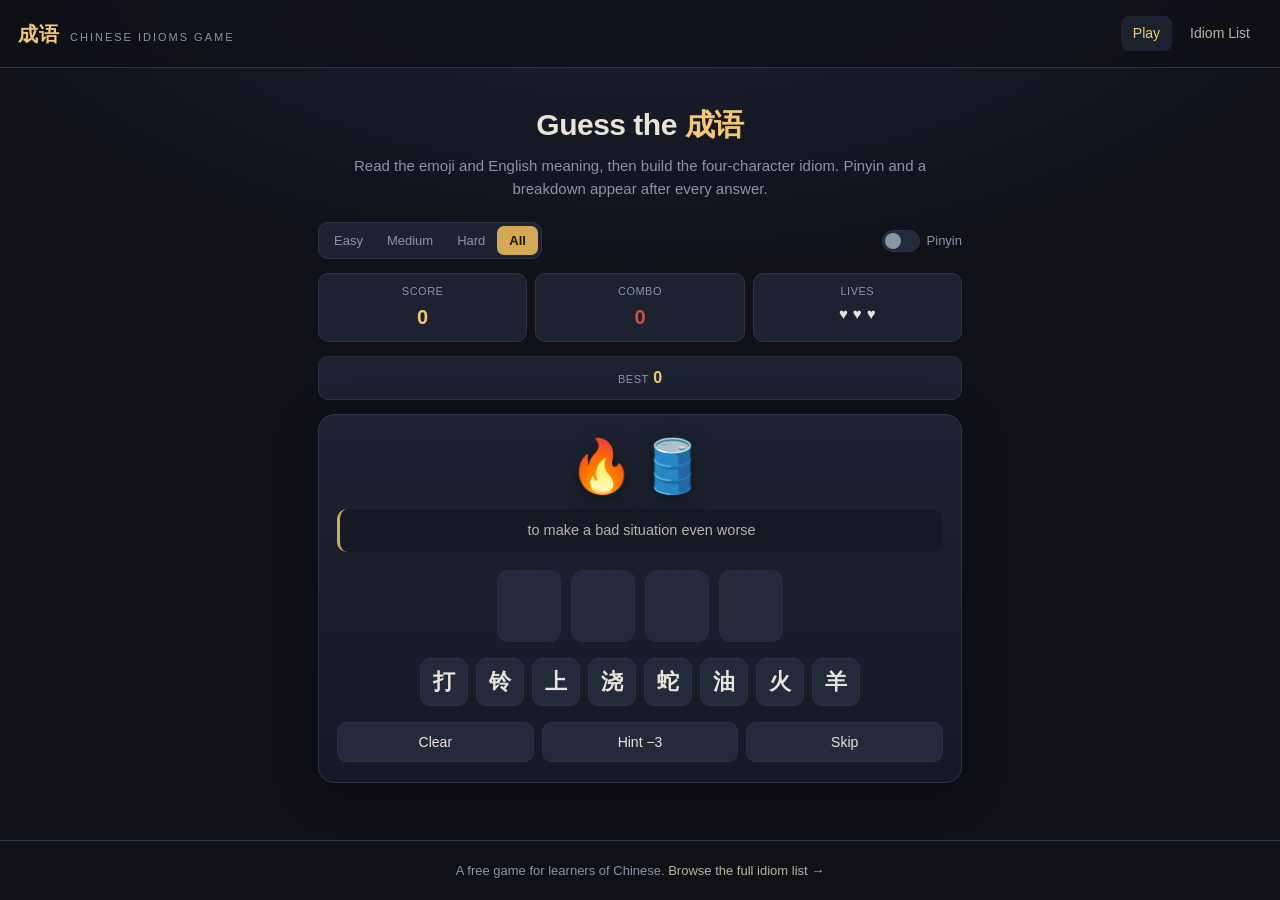
==== index.html @ 4bd8fb96 "Initial commit: Chinese Idioms Game MVP - Learning-oriented idiom game (index.html) for English-spea" ====
<!DOCTYPE html>
<html lang="en">
<head>
  <meta charset="UTF-8">
  <meta name="viewport" content="width=device-width, initial-scale=1.0">
  <title>Chinese Idioms Game — Learn Chéngyǔ by Playing</title>
  <meta name="description" content="Play a free Chinese idioms (chéngyǔ) game. Guess the four-character idiom from emoji clues and English meanings, with pinyin and breakdowns for every answer. Great for intermediate Chinese learners.">
  <meta name="keywords" content="chinese idioms game, chengyu, chéngyǔ, learn chinese idioms, guess the idiom, chinese idiom quiz, pinyin">
  <meta name="author" content="Chinese Idioms Game">
  <meta name="theme-color" content="#0f1117">
  <link rel="canonical" href="https://chineseidioms.app/">

  <!-- Open Graph / social -->
  <meta property="og:type" content="website">
  <meta property="og:title" content="Chinese Idioms Game — Learn Chéngyǔ by Playing">
  <meta property="og:description" content="Guess four-character Chinese idioms from emoji clues. Pinyin, literal meaning, and English explanation for every chéngyǔ.">
  <meta property="og:url" content="https://chineseidioms.app/">
  <meta name="twitter:card" content="summary_large_image">
  <meta name="twitter:title" content="Chinese Idioms Game">
  <meta name="twitter:description" content="Guess four-character Chinese idioms from emoji clues, with pinyin and English meanings.">

  <link rel="manifest" href="manifest.webmanifest">
  <link rel="stylesheet" href="css/style.css">

  <script type="application/ld+json">
  {
    "@context":"https://schema.org",
    "@type":"Game",
    "name":"Chinese Idioms Game",
    "description":"A free browser game to learn Chinese idioms (chéngyǔ) by guessing four-character phrases from emoji clues and English meanings.",
    "genre":["Educational","Puzzle","Language Learning"],
    "applicationCategory":"GameApplication",
    "inLanguage":["en","zh"],
    "offers":{"@type":"Offer","price":"0","priceCurrency":"USD"},
    "url":"https://chineseidioms.app/"
  }
  </script>
</head>
<body>
  <header class="nav">
    <a class="brand" href="/">
      <span class="mark">成语</span>
      <span class="sub">Chinese Idioms Game</span>
    </a>
    <nav class="nav-links">
      <a href="/" class="active">Play</a>
      <a href="/idioms">Idiom List</a>
    </nav>
  </header>

  <main class="main">
    <div class="hero">
      <h1>Guess the <span class="cn">成语</span></h1>
      <p>Read the emoji and English meaning, then build the four-character idiom. Pinyin and a breakdown appear after every answer.</p>
    </div>

    <!-- difficulty + pinyin toggle -->
    <div class="controls">
      <div class="seg" id="diffSeg" role="group" aria-label="Difficulty"></div>
      <label class="toggle" title="Show pinyin under each slot while playing">
        <input type="checkbox" id="pyToggle">
        <span class="track"></span>
        <span>Pinyin</span>
      </label>
    </div>

    <div class="stats">
      <div class="stat"><div class="k">SCORE</div><div class="v" id="score">0</div></div>
      <div class="stat combo"><div class="k">COMBO</div><div class="v" id="combo">0</div></div>
      <div class="stat">
        <div class="k">LIVES</div>
        <div class="lives" id="lives"></div>
      </div>
    </div>
    <div class="stat" style="margin-bottom:14px; display:flex; justify-content:center; align-items:center; gap:18px;">
      <span><span class="k" style="font-size:11px;color:var(--muted);">BEST</span> <strong style="color:var(--gold2);" id="best">0</strong></span>
    </div>

    <div class="card">
      <div class="hint">
        <div class="emoji" id="emoji">🎯</div>
        <div class="meaning" id="meaning">Loading…</div>
      </div>

      <div class="slots" id="slots"></div>
      <div id="breakdown" style="display:none;"></div>

      <div class="pool" id="pool"></div>

      <div class="actions">
        <button class="btn" id="btnClear">Clear</button>
        <button class="btn" id="btnHint">Hint −3</button>
        <button class="btn" id="btnSkip">Skip</button>
        <button class="btn primary" id="btnNext" style="display:none;">Next →</button>
      </div>
    </div>
  </main>

  <div class="toast" id="toast"></div>

  <div class="overlay" id="endOverlay">
    <div class="modal">
      <h2>Game Over</h2>
      <p>You ran out of lives.</p>
      <div class="big" id="endScore">0</div>
      <p id="endBest"></p>
      <div class="row">
        <button class="btn primary" id="btnRestart" style="flex:2">Play again</button>
      </div>
    </div>
  </div>

  <footer>
    <p>A free game for learners of Chinese. <a href="/idioms">Browse the full idiom list →</a></p>
  </footer>

  <script src="js/idioms.js"></script>
  <script src="js/game.js"></script>
</body>
</html>
---- css/style.css ----
:root{
  --bg:#0f1117; --bg2:#161a24; --panel:#1c2230; --panel2:#232a3b;
  --ink:#e8e4d8; --ink-dim:#b8b3a3; --muted:#8b93a7; --line:#2c3346;
  --gold:#d4a955; --gold2:#f0c876; --red:#c8553d; --green:#5fb878;
  --maxw:680px;
}
*{box-sizing:border-box; margin:0; padding:0; -webkit-tap-highlight-color:transparent;}
html{ scroll-behavior:smooth; }
html,body{height:100%;}
body{
  font-family:-apple-system,BlinkMacSystemFont,"Segoe UI","PingFang SC","Microsoft YaHei","Hiragino Sans GB","Noto Sans CJK SC",sans-serif;
  background:
    radial-gradient(1200px 600px at 50% -10%, #20263a 0%, transparent 60%),
    var(--bg);
  color:var(--ink);
  min-height:100%;
  display:flex; flex-direction:column;
  line-height:1.5;
  -webkit-font-smoothing:antialiased;
}
a{color:inherit; text-decoration:none;}

/* ---- header / nav ---- */
.nav{
  display:flex; align-items:center; justify-content:space-between;
  padding:16px 18px; border-bottom:1px solid var(--line);
  position:sticky; top:0; z-index:30;
  background:rgba(15,17,23,.82); backdrop-filter:blur(8px);
}
.brand{ display:flex; align-items:baseline; gap:10px; }
.brand .mark{ font-size:20px; font-weight:800; letter-spacing:1px; color:var(--gold2); }
.brand .sub{ font-size:11px; color:var(--muted); letter-spacing:2px; text-transform:uppercase; }
.nav-links{ display:flex; gap:6px; }
.nav-links a{
  padding:7px 12px; border-radius:8px; font-size:14px; color:var(--ink-dim);
  transition:.15s;
}
.nav-links a:hover{ color:var(--ink); background:var(--panel); }
.nav-links a.active{ color:var(--gold2); background:var(--panel); }

/* ---- layout ---- */
.main{ flex:1; width:100%; max-width:var(--maxw); margin:0 auto; padding:20px 18px 48px; }

.hero{ text-align:center; margin:14px 0 22px; }
.hero h1{ font-size:30px; font-weight:800; letter-spacing:-.5px; }
.hero h1 .cn{ color:var(--gold2); }
.hero p{ color:var(--muted); font-size:15px; margin-top:8px; }

/* ---- controls row ---- */
.controls{ display:flex; align-items:center; justify-content:space-between; gap:8px; margin-bottom:14px; flex-wrap:wrap; }
.seg{ display:inline-flex; background:var(--panel); border:1px solid var(--line); border-radius:10px; padding:3px; }
.seg button{
  border:none; background:transparent; color:var(--muted);
  padding:7px 12px; font-size:13px; border-radius:7px; cursor:pointer;
  font-family:inherit; transition:.15s;
}
.seg button.on{ background:var(--gold); color:#1a1408; font-weight:600; }

.toggle{ display:inline-flex; align-items:center; gap:7px; font-size:13px; color:var(--muted); cursor:pointer; user-select:none; }
.toggle input{ display:none; }
.toggle .track{
  width:38px; height:22px; border-radius:12px; background:var(--panel2);
  border:1px solid var(--line); position:relative; transition:.2s;
}
.toggle .track::after{
  content:""; position:absolute; top:2px; left:2px; width:16px; height:16px;
  border-radius:50%; background:var(--muted); transition:.2s;
}
.toggle input:checked + .track{ background:var(--gold); border-color:var(--gold); }
.toggle input:checked + .track::after{ left:18px; background:#1a1408; }

/* ---- stat bar ---- */
.stats{ display:grid; grid-template-columns:repeat(3,1fr); gap:8px; margin-bottom:14px; }
.stat{ background:var(--panel); border:1px solid var(--line); border-radius:10px; padding:9px 8px; text-align:center; }
.stat .k{ font-size:11px; color:var(--muted); letter-spacing:.5px; }
.stat .v{ font-size:20px; font-weight:700; color:var(--gold2); margin-top:2px; }
.stat.combo .v{ color:var(--red); }
.lives{ display:flex; gap:5px; justify-content:center; margin-top:3px; }
.lives .heart{ font-size:15px; filter:grayscale(1) opacity(.4); }
.lives .heart.on{ filter:none; }

/* ---- card ---- */
.card{
  background:linear-gradient(180deg, var(--panel) 0%, var(--bg2) 100%);
  border:1px solid var(--line);
  border-radius:16px; padding:20px 18px;
  box-shadow:0 10px 40px rgba(0,0,0,.35), inset 0 1px 0 rgba(255,255,255,.03);
}

.hint{ text-align:center; margin-bottom:14px; }
.emoji{ font-size:52px; line-height:1.1; letter-spacing:6px; min-height:64px; display:flex; align-items:center; justify-content:center; filter:drop-shadow(0 4px 10px rgba(0,0,0,.4)); }
.meaning{ margin-top:10px; color:var(--ink-dim); font-size:14.5px; line-height:1.6; background:rgba(0,0,0,.2); border-radius:10px; padding:10px 14px; border-left:3px solid var(--gold); }

.slots{ display:flex; gap:10px; justify-content:center; margin:18px 0 16px; flex-wrap:wrap; }
.slot{
  width:64px; height:72px; border-radius:12px; background:var(--panel2); border:1.5px dashed var(--line);
  display:flex; align-items:center; justify-content:center; flex-direction:column;
  font-size:32px; font-weight:700; color:var(--gold2);
  position:relative; cursor:pointer; transition:.15s;
}
.slot .py{ font-size:10px; color:var(--muted); font-weight:400; margin-top:2px; font-family:"Segoe UI",sans-serif; }
.slot.filled{ border-style:solid; border-color:var(--gold); background:#2a3142; }
.slot.correct{ border-color:var(--green); color:var(--green); background:rgba(95,184,120,.12); animation:pop .3s; }
.slot.wrong{ border-color:var(--red); color:var(--red); background:rgba(200,85,61,.12); animation:shake .4s; }

.pool{ display:flex; flex-wrap:wrap; gap:8px; justify-content:center; }
.chip{
  min-width:48px; height:48px; padding:0 6px; border-radius:10px; background:var(--panel2); border:1px solid var(--line);
  display:flex; align-items:center; justify-content:center; font-size:22px; font-weight:600; color:var(--ink);
  cursor:pointer; transition:.12s;
}
.chip:hover{ border-color:var(--gold); transform:translateY(-2px); }
.chip:active{ transform:translateY(0); }
.chip.used{ opacity:.25; pointer-events:none; }

.actions{ display:flex; gap:8px; margin-top:16px; }
.btn{
  flex:1; padding:11px 12px; border-radius:10px; border:1px solid var(--line);
  background:var(--panel2); color:var(--ink); font-size:14px; cursor:pointer; transition:.15s; font-family:inherit;
}
.btn:hover{ border-color:var(--gold); }
.btn.primary{ background:linear-gradient(180deg,var(--gold2),var(--gold)); color:#1a1408; border-color:var(--gold); font-weight:700; }
.btn:disabled{ opacity:.4; cursor:not-allowed; }

/* ---- breakdown / answer card ---- */
.bd{ display:flex; gap:8px; justify-content:center; margin-bottom:14px; flex-wrap:wrap; }
.bd .cell{
  width:64px; background:var(--panel2); border:1px solid var(--line); border-radius:10px;
  padding:8px 4px; text-align:center;
}
.bd .cell .ch{ font-size:26px; font-weight:700; color:var(--gold2); }
.bd .cell .py{ font-size:11px; color:var(--muted); margin-top:2px; }
.bd .lit{ color:var(--ink-dim); font-size:14px; font-style:italic; text-align:center; margin-top:4px; }
.bd .gloss{ display:grid; grid-template-columns:auto 1fr; gap:6px 12px; margin-top:12px; font-size:13px; }
.bd .gloss dt{ color:var(--muted); }
.bd .gloss dd{ color:var(--ink); }

/* ---- toast ---- */
.toast{
  position:fixed; left:50%; top:24px; transform:translateX(-50%) translateY(-30px);
  background:var(--panel); border:1px solid var(--line); color:var(--ink);
  padding:11px 18px; border-radius:10px; font-size:14px; font-weight:600;
  opacity:0; pointer-events:none; transition:.3s; z-index:50; box-shadow:0 8px 30px rgba(0,0,0,.4);
}
.toast.show{ opacity:1; transform:translateX(-50%) translateY(0); }
.toast.good{ border-color:var(--green); }
.toast.bad{ border-color:var(--red); }

/* ---- overlay modal ---- */
.overlay{ position:fixed; inset:0; background:rgba(8,10,16,.82); backdrop-filter:blur(6px); display:flex; align-items:center; justify-content:center; padding:20px; z-index:60; opacity:0; pointer-events:none; transition:.3s; }
.overlay.show{ opacity:1; pointer-events:auto; }
.modal{ background:linear-gradient(180deg,var(--panel),var(--bg2)); border:1px solid var(--line); border-radius:18px; padding:28px 24px; width:100%; max-width:380px; text-align:center; box-shadow:0 20px 60px rgba(0,0,0,.5); }
.modal h2{ color:var(--gold2); font-size:24px; letter-spacing:1px; margin-bottom:8px; }
.modal p{ color:var(--muted); font-size:14px; line-height:1.7; margin-bottom:6px; }
.modal .big{ color:var(--ink); font-size:38px; font-weight:700; margin:10px 0; }
.modal .row{ display:flex; gap:8px; margin-top:14px; }

/* ---- idioms list page ---- */
.filter-bar{ display:flex; gap:6px; margin-bottom:16px; flex-wrap:wrap; }
.filter-bar .seg button{ padding:7px 12px; }
.grid{ display:grid; grid-template-columns:repeat(auto-fill,minmax(240px,1fr)); gap:12px; }
.idiom-card{ background:var(--panel); border:1px solid var(--line); border-radius:12px; padding:14px; transition:.15s; }
.idiom-card:hover{ border-color:var(--gold); transform:translateY(-2px); }
.idiom-card .top{ display:flex; align-items:baseline; justify-content:space-between; gap:8px; }
.idiom-card .ch{ font-size:20px; font-weight:700; color:var(--gold2); letter-spacing:2px; }
.idiom-card .lvl{ font-size:10px; padding:2px 7px; border-radius:6px; background:var(--panel2); color:var(--muted); border:1px solid var(--line); white-space:nowrap; }
.idiom-card .py{ font-size:13px; color:var(--muted); margin-top:4px; }
.idiom-card .lit{ font-size:13px; color:var(--ink-dim); font-style:italic; margin-top:8px; }
.idiom-card .en{ font-size:14px; color:var(--ink); margin-top:4px; }
.idiom-card .emj{ font-size:22px; margin-top:8px; }

.search{ width:100%; background:var(--panel); border:1px solid var(--line); color:var(--ink); border-radius:10px; padding:10px 14px; font-size:14px; font-family:inherit; margin-bottom:14px; }
.search:focus{ outline:none; border-color:var(--gold); }

footer{ border-top:1px solid var(--line); padding:20px 18px; text-align:center; color:var(--muted); font-size:13px; }
footer a{ color:var(--ink-dim); }

@keyframes pop{ 0%{transform:scale(.8)} 60%{transform:scale(1.12)} 100%{transform:scale(1)} }
@keyframes shake{ 0%,100%{transform:translateX(0)} 25%{transform:translateX(-6px)} 75%{transform:translateX(6px)} }

@media (max-width:420px){
  .slot{ width:54px; height:62px; font-size:28px; }
  .bd .cell{ width:54px; }
  .chip{ min-width:42px; height:44px; font-size:20px; }
  .emoji{ font-size:44px; }
  .hero h1{ font-size:25px; }
  .brand .sub{ display:none; }
}
@media (prefers-reduced-motion:reduce){ *{ animation:none !important; transition:none !important; } }
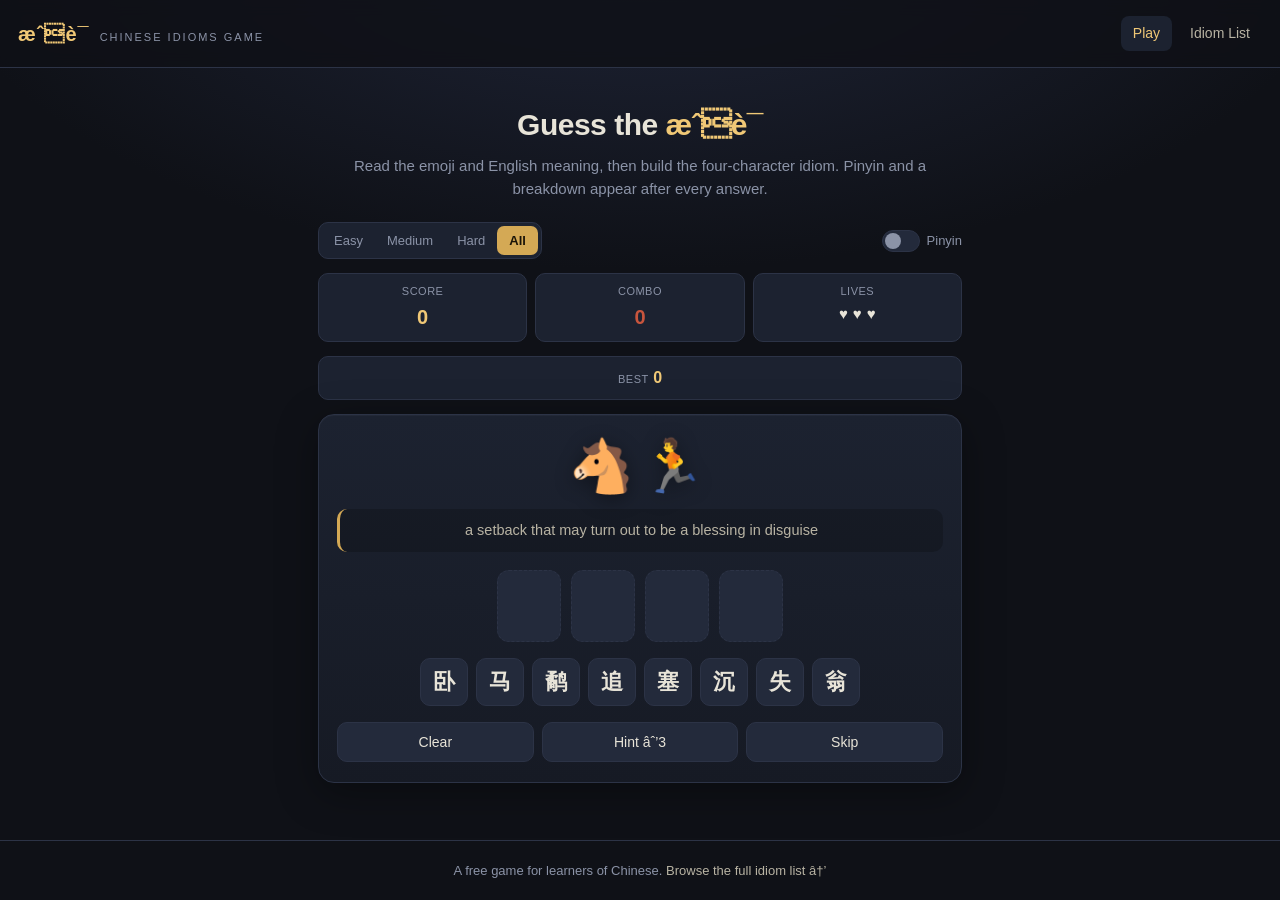
==== commit 41350f23: "Set canonical domain to idioms.games Replace placeholder chineseidioms.app with the real domain in: " ====
--- a/index.html
+++ b/index.html
@@ -1,20 +1,20 @@
-<!DOCTYPE html>
+﻿<!DOCTYPE html>
 <html lang="en">
 <head>
   <meta charset="UTF-8">
   <meta name="viewport" content="width=device-width, initial-scale=1.0">
-  <title>Chinese Idioms Game — Learn Chéngyǔ by Playing</title>
-  <meta name="description" content="Play a free Chinese idioms (chéngyǔ) game. Guess the four-character idiom from emoji clues and English meanings, with pinyin and breakdowns for every answer. Great for intermediate Chinese learners.">
-  <meta name="keywords" content="chinese idioms game, chengyu, chéngyǔ, learn chinese idioms, guess the idiom, chinese idiom quiz, pinyin">
+  <title>Chinese Idioms Game â€” Learn ChÃ©ngyÇ” by Playing</title>
+  <meta name="description" content="Play a free Chinese idioms (chÃ©ngyÇ”) game. Guess the four-character idiom from emoji clues and English meanings, with pinyin and breakdowns for every answer. Great for intermediate Chinese learners.">
+  <meta name="keywords" content="chinese idioms game, chengyu, chÃ©ngyÇ”, learn chinese idioms, guess the idiom, chinese idiom quiz, pinyin">
   <meta name="author" content="Chinese Idioms Game">
   <meta name="theme-color" content="#0f1117">
-  <link rel="canonical" href="https://chineseidioms.app/">
+  <link rel="canonical" href="https://idioms.games/">
 
   <!-- Open Graph / social -->
   <meta property="og:type" content="website">
-  <meta property="og:title" content="Chinese Idioms Game — Learn Chéngyǔ by Playing">
-  <meta property="og:description" content="Guess four-character Chinese idioms from emoji clues. Pinyin, literal meaning, and English explanation for every chéngyǔ.">
-  <meta property="og:url" content="https://chineseidioms.app/">
+  <meta property="og:title" content="Chinese Idioms Game â€” Learn ChÃ©ngyÇ” by Playing">
+  <meta property="og:description" content="Guess four-character Chinese idioms from emoji clues. Pinyin, literal meaning, and English explanation for every chÃ©ngyÇ”.">
+  <meta property="og:url" content="https://idioms.games/">
   <meta name="twitter:card" content="summary_large_image">
   <meta name="twitter:title" content="Chinese Idioms Game">
   <meta name="twitter:description" content="Guess four-character Chinese idioms from emoji clues, with pinyin and English meanings.">
@@ -27,19 +27,19 @@
     "@context":"https://schema.org",
     "@type":"Game",
     "name":"Chinese Idioms Game",
-    "description":"A free browser game to learn Chinese idioms (chéngyǔ) by guessing four-character phrases from emoji clues and English meanings.",
+    "description":"A free browser game to learn Chinese idioms (chÃ©ngyÇ”) by guessing four-character phrases from emoji clues and English meanings.",
     "genre":["Educational","Puzzle","Language Learning"],
     "applicationCategory":"GameApplication",
     "inLanguage":["en","zh"],
     "offers":{"@type":"Offer","price":"0","priceCurrency":"USD"},
-    "url":"https://chineseidioms.app/"
+    "url":"https://idioms.games/"
   }
   </script>
 </head>
 <body>
   <header class="nav">
     <a class="brand" href="/">
-      <span class="mark">成语</span>
+      <span class="mark">æˆè¯­</span>
       <span class="sub">Chinese Idioms Game</span>
     </a>
     <nav class="nav-links">
@@ -50,7 +50,7 @@
 
   <main class="main">
     <div class="hero">
-      <h1>Guess the <span class="cn">成语</span></h1>
+      <h1>Guess the <span class="cn">æˆè¯­</span></h1>
       <p>Read the emoji and English meaning, then build the four-character idiom. Pinyin and a breakdown appear after every answer.</p>
     </div>
 
@@ -78,8 +78,8 @@
 
     <div class="card">
       <div class="hint">
-        <div class="emoji" id="emoji">🎯</div>
-        <div class="meaning" id="meaning">Loading…</div>
+        <div class="emoji" id="emoji">ðŸŽ¯</div>
+        <div class="meaning" id="meaning">Loadingâ€¦</div>
       </div>
 
       <div class="slots" id="slots"></div>
@@ -89,9 +89,9 @@
 
       <div class="actions">
         <button class="btn" id="btnClear">Clear</button>
-        <button class="btn" id="btnHint">Hint −3</button>
+        <button class="btn" id="btnHint">Hint âˆ’3</button>
         <button class="btn" id="btnSkip">Skip</button>
-        <button class="btn primary" id="btnNext" style="display:none;">Next →</button>
+        <button class="btn primary" id="btnNext" style="display:none;">Next â†’</button>
       </div>
     </div>
   </main>
@@ -111,7 +111,7 @@
   </div>
 
   <footer>
-    <p>A free game for learners of Chinese. <a href="/idioms">Browse the full idiom list →</a></p>
+    <p>A free game for learners of Chinese. <a href="/idioms">Browse the full idiom list â†’</a></p>
   </footer>
 
   <script src="js/idioms.js"></script>
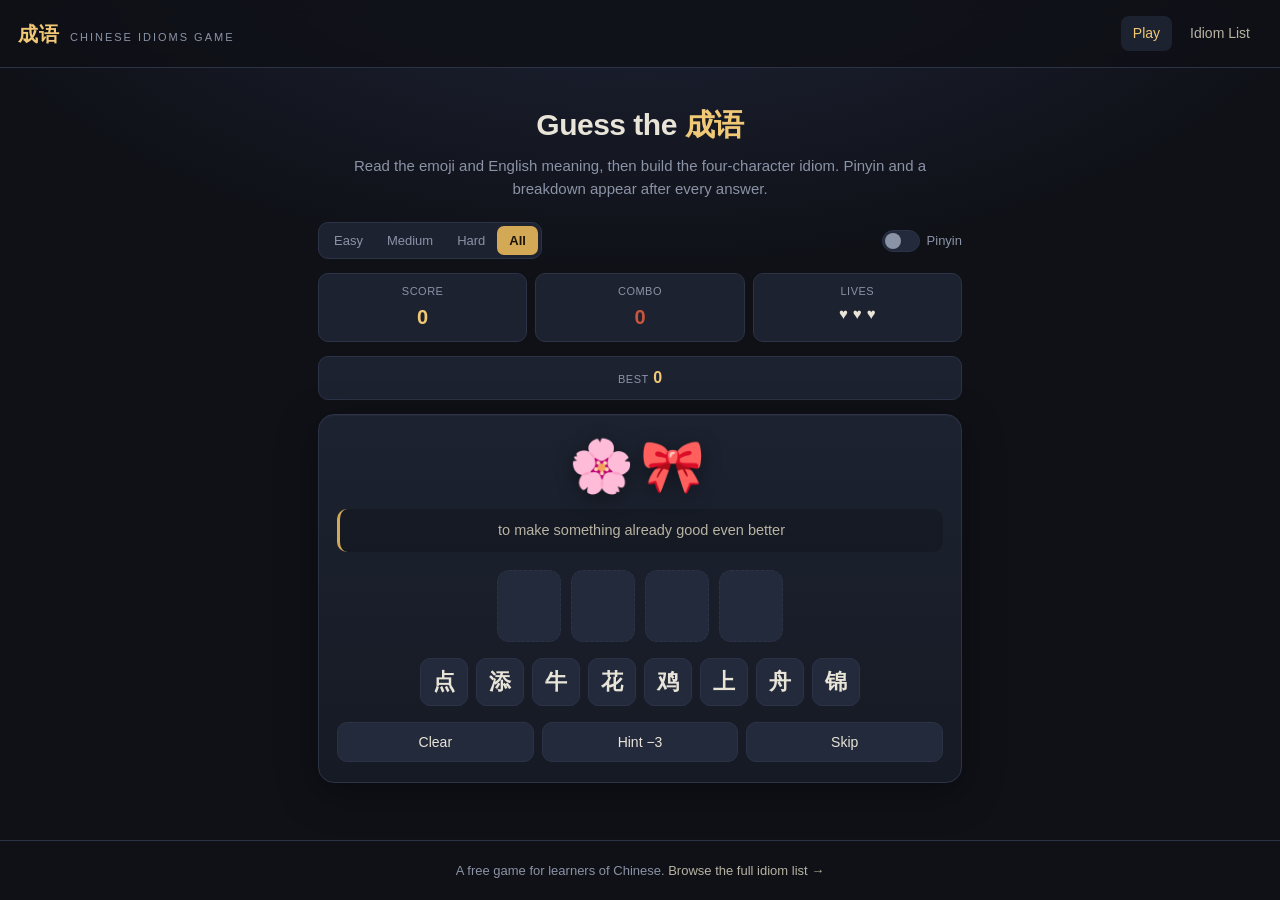
==== commit 76e7a74e: "Fix mojibake in HTML files (restore UTF-8, remove BOM artifact) index.html and idioms.html had doubl" ====
--- a/index.html
+++ b/index.html
@@ -1,19 +1,19 @@
-﻿<!DOCTYPE html>
+<!DOCTYPE html>
 <html lang="en">
 <head>
   <meta charset="UTF-8">
   <meta name="viewport" content="width=device-width, initial-scale=1.0">
-  <title>Chinese Idioms Game â€” Learn ChÃ©ngyÇ” by Playing</title>
-  <meta name="description" content="Play a free Chinese idioms (chÃ©ngyÇ”) game. Guess the four-character idiom from emoji clues and English meanings, with pinyin and breakdowns for every answer. Great for intermediate Chinese learners.">
-  <meta name="keywords" content="chinese idioms game, chengyu, chÃ©ngyÇ”, learn chinese idioms, guess the idiom, chinese idiom quiz, pinyin">
+  <title>Chinese Idioms Game — Learn Chéngyǔ by Playing</title>
+  <meta name="description" content="Play a free Chinese idioms (chéngyǔ) game. Guess the four-character idiom from emoji clues and English meanings, with pinyin and breakdowns for every answer. Great for intermediate Chinese learners.">
+  <meta name="keywords" content="chinese idioms game, chengyu, chéngyǔ, learn chinese idioms, guess the idiom, chinese idiom quiz, pinyin">
   <meta name="author" content="Chinese Idioms Game">
   <meta name="theme-color" content="#0f1117">
   <link rel="canonical" href="https://idioms.games/">
 
   <!-- Open Graph / social -->
   <meta property="og:type" content="website">
-  <meta property="og:title" content="Chinese Idioms Game â€” Learn ChÃ©ngyÇ” by Playing">
-  <meta property="og:description" content="Guess four-character Chinese idioms from emoji clues. Pinyin, literal meaning, and English explanation for every chÃ©ngyÇ”.">
+  <meta property="og:title" content="Chinese Idioms Game — Learn Chéngyǔ by Playing">
+  <meta property="og:description" content="Guess four-character Chinese idioms from emoji clues. Pinyin, literal meaning, and English explanation for every chéngyǔ.">
   <meta property="og:url" content="https://idioms.games/">
   <meta name="twitter:card" content="summary_large_image">
   <meta name="twitter:title" content="Chinese Idioms Game">
@@ -27,7 +27,7 @@
     "@context":"https://schema.org",
     "@type":"Game",
     "name":"Chinese Idioms Game",
-    "description":"A free browser game to learn Chinese idioms (chÃ©ngyÇ”) by guessing four-character phrases from emoji clues and English meanings.",
+    "description":"A free browser game to learn Chinese idioms (chéngyǔ) by guessing four-character phrases from emoji clues and English meanings.",
     "genre":["Educational","Puzzle","Language Learning"],
     "applicationCategory":"GameApplication",
     "inLanguage":["en","zh"],
@@ -39,7 +39,7 @@
 <body>
   <header class="nav">
     <a class="brand" href="/">
-      <span class="mark">æˆè¯­</span>
+      <span class="mark">成语</span>
       <span class="sub">Chinese Idioms Game</span>
     </a>
     <nav class="nav-links">
@@ -50,7 +50,7 @@
 
   <main class="main">
     <div class="hero">
-      <h1>Guess the <span class="cn">æˆè¯­</span></h1>
+      <h1>Guess the <span class="cn">成语</span></h1>
       <p>Read the emoji and English meaning, then build the four-character idiom. Pinyin and a breakdown appear after every answer.</p>
     </div>
 
@@ -78,8 +78,8 @@
 
     <div class="card">
       <div class="hint">
-        <div class="emoji" id="emoji">ðŸŽ¯</div>
-        <div class="meaning" id="meaning">Loadingâ€¦</div>
+        <div class="emoji" id="emoji">🎯</div>
+        <div class="meaning" id="meaning">Loading…</div>
       </div>
 
       <div class="slots" id="slots"></div>
@@ -89,9 +89,9 @@
 
       <div class="actions">
         <button class="btn" id="btnClear">Clear</button>
-        <button class="btn" id="btnHint">Hint âˆ’3</button>
+        <button class="btn" id="btnHint">Hint −3</button>
         <button class="btn" id="btnSkip">Skip</button>
-        <button class="btn primary" id="btnNext" style="display:none;">Next â†’</button>
+        <button class="btn primary" id="btnNext" style="display:none;">Next →</button>
       </div>
     </div>
   </main>
@@ -111,7 +111,7 @@
   </div>
 
   <footer>
-    <p>A free game for learners of Chinese. <a href="/idioms">Browse the full idiom list â†’</a></p>
+    <p>A free game for learners of Chinese. <a href="/idioms">Browse the full idiom list →</a></p>
   </footer>
 
   <script src="js/idioms.js"></script>
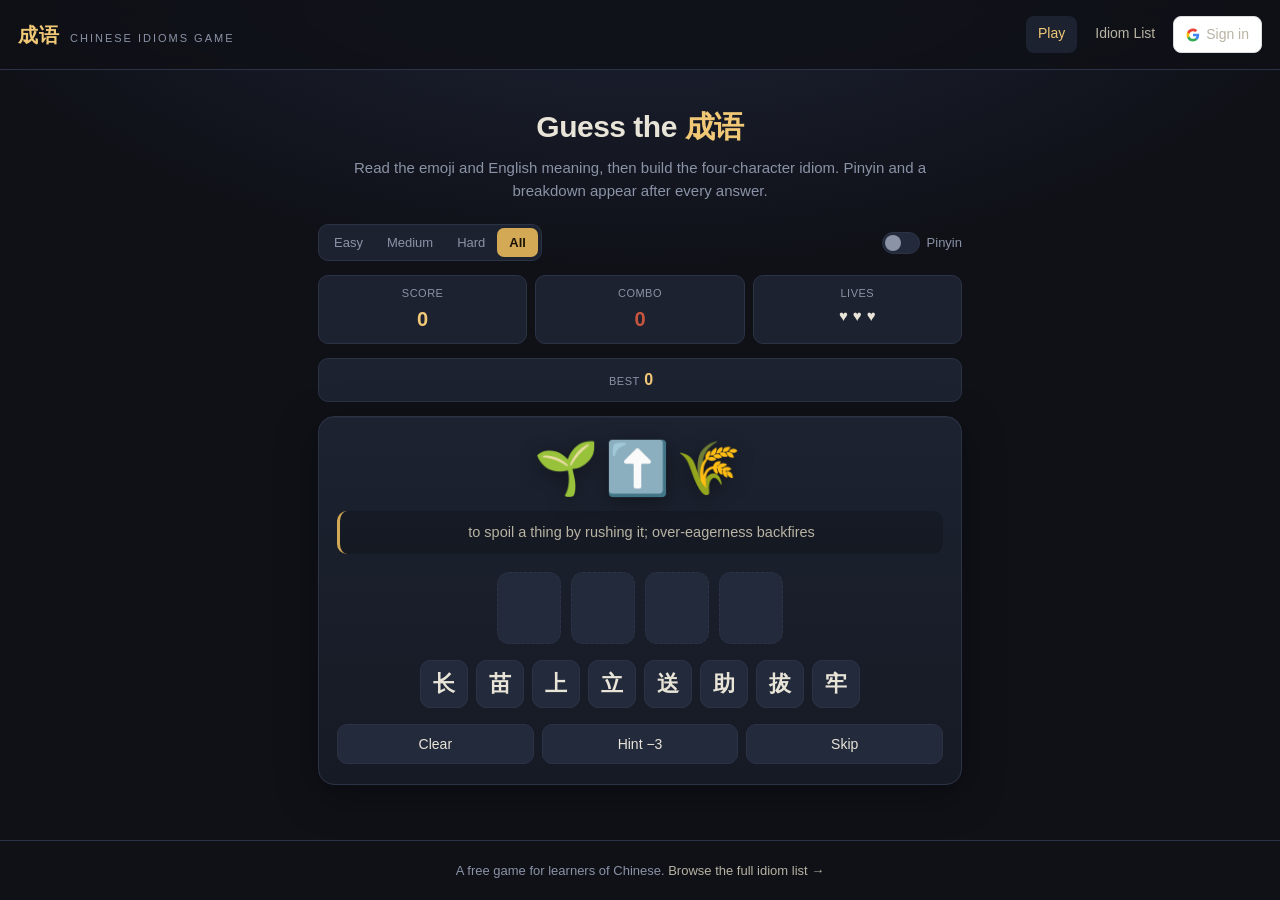
==== commit c99365cc: "Add Google OAuth login + D1 score persistence (Pages Functions) Backend (functions/): - /api/auth/lo" ====
--- a/index.html
+++ b/index.html
@@ -45,6 +45,7 @@
     <nav class="nav-links">
       <a href="/" class="active">Play</a>
       <a href="/idioms">Idiom List</a>
+      <span id="accountArea" class="account-area"></span>
     </nav>
   </header>
 
@@ -74,6 +75,7 @@
     </div>
     <div class="stat" style="margin-bottom:14px; display:flex; justify-content:center; align-items:center; gap:18px;">
       <span><span class="k" style="font-size:11px;color:var(--muted);">BEST</span> <strong style="color:var(--gold2);" id="best">0</strong></span>
+      <span id="accountNote" class="account-note"></span>
     </div>
 
     <div class="card">
@@ -115,6 +117,7 @@
   </footer>
 
   <script src="js/idioms.js"></script>
+  <script src="js/auth.js"></script>
   <script src="js/game.js"></script>
 </body>
 </html>
--- a/css/style.css
+++ b/css/style.css
@@ -187,3 +187,27 @@
   .brand .sub{ display:none; }
 }
 @media (prefers-reduced-motion:reduce){ *{ animation:none !important; transition:none !important; } }
+
+/* ---- account / auth UI ---- */
+.account-area{ display:flex; align-items:center; gap:8px; }
+.signin-btn{
+  display:inline-flex; align-items:center; gap:6px;
+  padding:7px 12px; border-radius:8px; font-size:13px; font-weight:500;
+  background:#fff; color:#1f1f1f; border:1px solid #dadce0;
+  transition:.15s; text-decoration:none;
+}
+.signin-btn:hover{ box-shadow:0 1px 3px rgba(0,0,0,.2); }
+.signin-btn .g{ display:block; }
+.account-chip{
+  display:inline-flex; align-items:center; gap:6px;
+  padding:4px 10px 4px 4px; border-radius:20px;
+  background:var(--panel); border:1px solid var(--line); max-width:160px;
+}
+.account-chip img{ width:24px; height:24px; border-radius:50%; }
+.account-name{ font-size:13px; color:var(--ink); white-space:nowrap; overflow:hidden; text-overflow:ellipsis; }
+.btn-link{
+  background:none; border:none; color:var(--muted); font-size:13px; cursor:pointer;
+  font-family:inherit; padding:4px 6px; border-radius:6px;
+}
+.btn-link:hover{ color:var(--ink); background:var(--panel); }
+.account-note{ font-size:12px; color:var(--muted); margin-top:4px; min-height:1em; }
